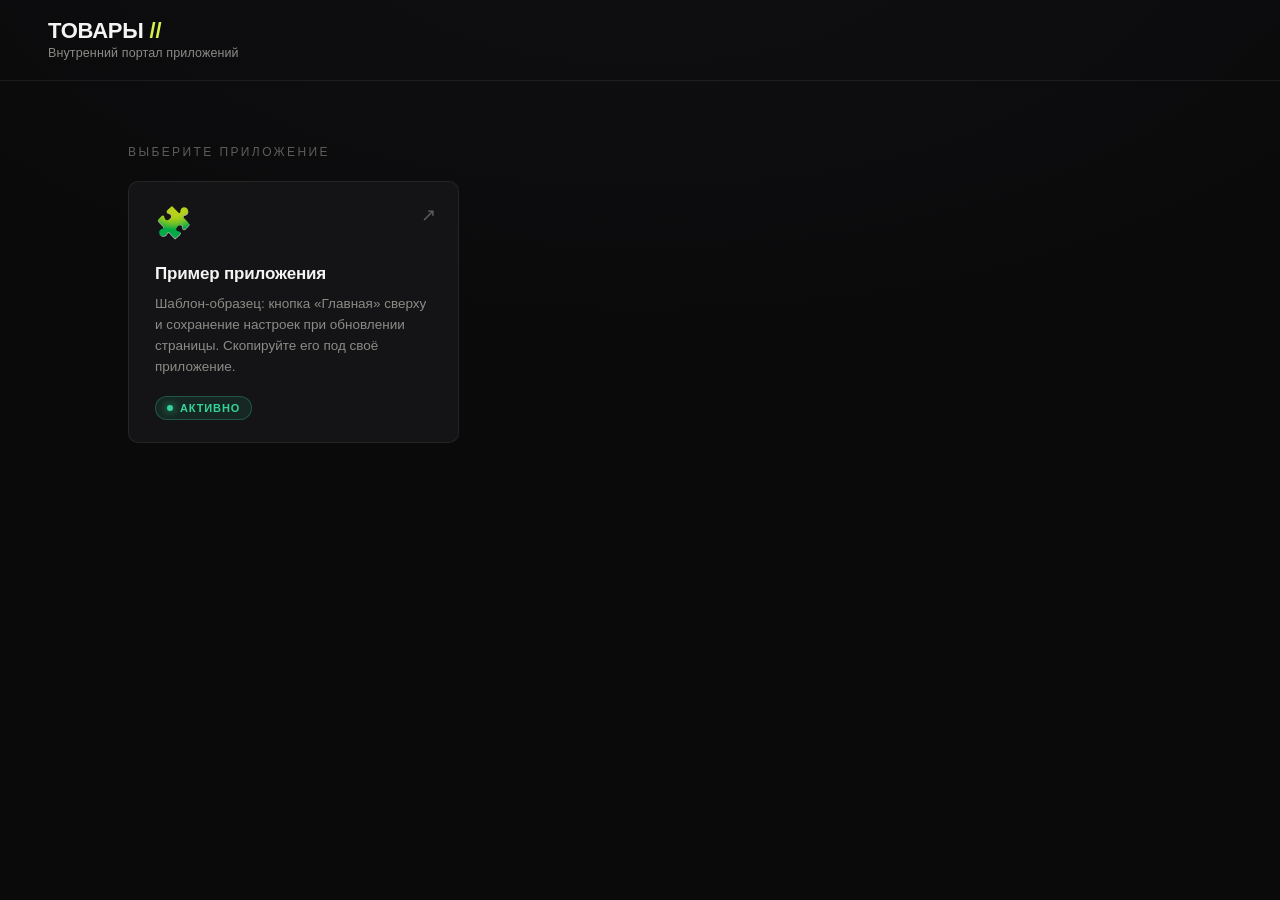
==== tovary-clean/index.html @ 5eb6b462 "Add files via upload" ====
<!DOCTYPE html>
<html lang="ru">
<head>
  <meta charset="UTF-8">
  <meta name="viewport" content="width=device-width, initial-scale=1, viewport-fit=cover">
  <meta name="theme-color" content="#0a0a0b">
  <title>Товары — портал приложений</title>
  <link rel="icon" href="favicon.ico" sizes="any">
  <link rel="icon" type="image/png" href="favicon-32.png" sizes="32x32">
  <link rel="apple-touch-icon" href="apple-touch-icon.png">
  <link rel="stylesheet" href="assets/portal.css">
</head>
<body>

  <header class="topbar">
    <div class="brand">
      <div class="brand__name">ТОВАРЫ<span class="slash">//</span></div>
      <div class="brand__sub">Внутренний портал приложений</div>
    </div>
  </header>

  <main class="wrap">
    <p class="eyebrow">Выберите приложение</p>
    <div class="grid" id="grid"></div>
  </main>

  <script>
    /* =====================================================================
       СПИСОК ПРИЛОЖЕНИЙ
       ---------------------------------------------------------------------
       Чтобы добавить новое приложение — допишите объект в массив APPS.
         icon   — эмодзи или символ
         title  — название
         desc   — короткое описание
         href   — путь к приложению (папка внутри /apps/…)
         status — 'active' (кликабельно) или 'soon' (серым, «Скоро»)
       ===================================================================== */
    const APPS = [
      {
        icon:   '🧩',
        title:  'Пример приложения',
        desc:   'Шаблон-образец: кнопка «Главная» сверху и сохранение настроек при обновлении страницы. Скопируйте его под своё приложение.',
        href:   'apps/example/index.html',
        status: 'active'
      }
    ];

    /* ---- Отрисовка карточек (менять обычно не нужно) -------------------- */
    const grid = document.getElementById('grid');

    const esc = (s) => String(s).replace(/[&<>"]/g, c => (
      { '&':'&amp;', '<':'&lt;', '>':'&gt;', '"':'&quot;' }[c]
    ));

    grid.innerHTML = APPS.map(app => {
      const active = app.status === 'active';
      const tag = active ? 'a' : 'div';
      const hrefAttr = active ? ` href="${esc(app.href)}"` : '';
      const cls = active ? 'card' : 'card card--soon';
      const arrow = active ? '<span class="card__arrow">↗</span>' : '';
      const badge = active
        ? '<span class="badge badge--active"><span class="dot"></span>Активно</span>'
        : '<span class="badge badge--soon">Скоро</span>';

      return `
        <${tag} class="${cls}"${hrefAttr}>
          <div class="card__icon">${esc(app.icon)}</div>
          ${arrow}
          <h2 class="card__title">${esc(app.title)}</h2>
          <p class="card__desc">${esc(app.desc)}</p>
          <div class="card__foot">${badge}</div>
        </${tag}>`;
    }).join('');
  </script>

</body>
</html>
---- tovary-clean/assets/portal.css ----
/* ==========================================================================
   Портал «Товары» — общие стили
   Один файл для главной страницы и всех приложений.
   Цвета и типографику меняйте здесь — изменится везде сразу.
   ========================================================================== */

:root {
  --bg:            #0a0a0b;
  --bg-grad:       #101013;
  --panel:         #141416;
  --panel-hover:   #1a1a1e;
  --border:        rgba(255, 255, 255, 0.07);
  --border-hover:  rgba(255, 255, 255, 0.18);

  --text:          #f4f4f2;
  --text-dim:      #8b8b86;
  --text-faint:    #5c5c58;

  --accent:        #d6f24a;   /* лаймовый акцент — «//» в логотипе */
  --green:         #34d399;
  --green-bg:      rgba(52, 211, 153, 0.10);
  --green-border:  rgba(52, 211, 153, 0.28);

  --radius:        10px;
  --radius-sm:     7px;
  --maxw:          1120px;

  --font: -apple-system, BlinkMacSystemFont, "Segoe UI", Roboto, Helvetica,
          Arial, "Noto Sans", "Liberation Sans", sans-serif;
}

* { box-sizing: border-box; }

html { -webkit-text-size-adjust: 100%; }

body {
  margin: 0;
  min-height: 100vh;
  font-family: var(--font);
  color: var(--text);
  background:
    radial-gradient(1200px 600px at 50% -10%, var(--bg-grad), transparent 70%),
    var(--bg);
  -webkit-font-smoothing: antialiased;
  text-rendering: optimizeLegibility;
}

a { color: inherit; text-decoration: none; }

/* ---------- Шапка ---------------------------------------------------------- */

.topbar {
  display: flex;
  align-items: center;
  justify-content: space-between;
  gap: 16px;
  padding: 20px clamp(16px, 5vw, 48px);
  border-bottom: 1px solid var(--border);
}

.brand { display: flex; flex-direction: column; gap: 4px; min-width: 0; }

.brand__name {
  font-size: clamp(19px, 2.4vw, 22px);
  font-weight: 800;
  letter-spacing: -0.01em;
  text-transform: uppercase;
  line-height: 1;
}
.brand__name .slash { color: var(--accent); margin-left: 6px; }

.brand__sub {
  font-size: 12.5px;
  color: var(--text-dim);
  letter-spacing: 0.01em;
}

/* Кнопка «Главная» — используется в шапке каждого приложения */
.home-btn {
  display: inline-flex;
  align-items: center;
  gap: 8px;
  padding: 9px 15px;
  font-size: 13.5px;
  font-weight: 600;
  color: var(--text);
  background: var(--panel);
  border: 1px solid var(--border);
  border-radius: 999px;
  transition: border-color .18s ease, background .18s ease, transform .18s ease;
  white-space: nowrap;
}
.home-btn:hover  { border-color: var(--border-hover); background: var(--panel-hover); }
.home-btn:active { transform: translateY(1px); }
.home-btn__arrow { font-size: 15px; line-height: 1; }

/* ---------- Основной контейнер -------------------------------------------- */

.wrap {
  max-width: var(--maxw);
  margin: 0 auto;
  padding: clamp(28px, 6vw, 64px) clamp(16px, 5vw, 48px) 80px;
}

.eyebrow {
  font-size: 12px;
  letter-spacing: 0.2em;
  text-transform: uppercase;
  color: var(--text-faint);
  margin: 0 0 22px;
}

/* ---------- Сетка приложений ---------------------------------------------- */

.grid {
  display: grid;
  grid-template-columns: repeat(auto-fill, minmax(288px, 1fr));
  gap: 16px;
}

.card {
  position: relative;
  display: flex;
  flex-direction: column;
  min-height: 236px;
  padding: 26px 26px 22px;
  background: var(--panel);
  border: 1px solid var(--border);
  border-radius: var(--radius);
  transition: border-color .2s ease, background .2s ease, transform .2s ease;
}

/* Активная карточка кликабельна */
a.card:hover {
  border-color: var(--border-hover);
  background: var(--panel-hover);
  transform: translateY(-2px);
}
a.card:hover .card__arrow { color: var(--text); transform: translate(2px, -2px); }
a.card:focus-visible {
  outline: 2px solid var(--accent);
  outline-offset: 2px;
}

/* Карточка «скоро» — приглушена, некликабельна */
.card--soon { opacity: 0.5; }

.card__icon { font-size: 30px; line-height: 1; }

.card__arrow {
  position: absolute;
  top: 22px; right: 22px;
  font-size: 18px;
  color: var(--text-faint);
  transition: color .2s ease, transform .2s ease;
}

.card__title {
  margin: 26px 0 0;
  font-size: 17px;
  font-weight: 700;
  letter-spacing: -0.01em;
}

.card__desc {
  margin: 10px 0 0;
  font-size: 13.5px;
  line-height: 1.55;
  color: var(--text-dim);
}

.card__foot { margin-top: auto; padding-top: 18px; }

/* Статус-бейджи */
.badge {
  display: inline-flex;
  align-items: center;
  gap: 7px;
  padding: 5px 11px;
  font-size: 11px;
  font-weight: 700;
  letter-spacing: 0.08em;
  text-transform: uppercase;
  border-radius: 999px;
}
.badge--active {
  color: var(--green);
  background: var(--green-bg);
  border: 1px solid var(--green-border);
}
.badge--active .dot {
  width: 6px; height: 6px; border-radius: 50%;
  background: var(--green);
  box-shadow: 0 0 8px var(--green);
}
.badge--soon {
  color: var(--text-faint);
  background: rgba(255, 255, 255, 0.04);
  border: 1px solid var(--border);
}

/* ---------- Служебное ------------------------------------------------------ */

@media (prefers-reduced-motion: reduce) {
  * { transition: none !important; }
}
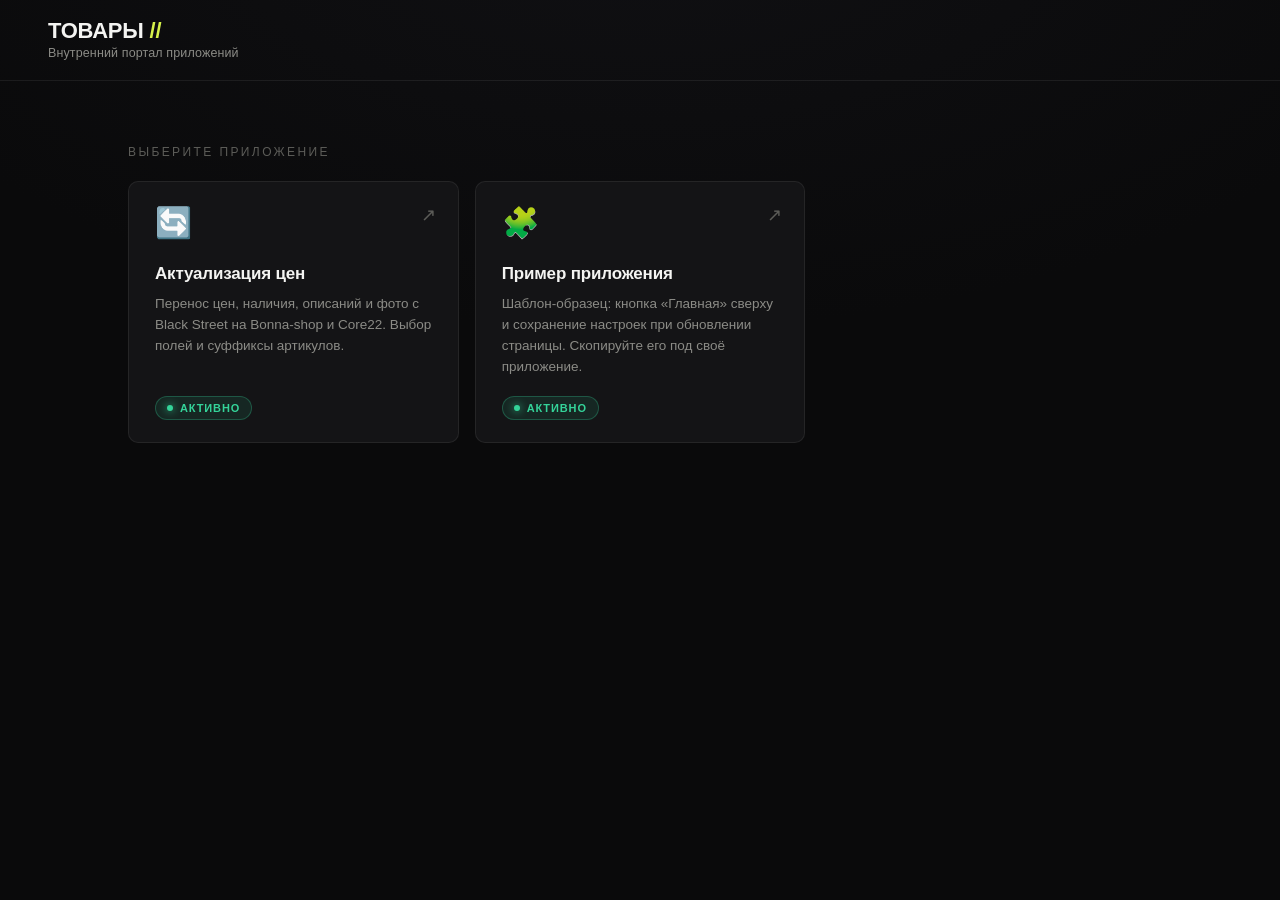
==== commit 0c921c5b: "Add files via upload" ====
--- a/tovary-clean/index.html
+++ b/tovary-clean/index.html
@@ -37,6 +37,13 @@
        ===================================================================== */
     const APPS = [
       {
+        icon:   '🔄',
+        title:  'Актуализация цен',
+        desc:   'Перенос цен, наличия, описаний и фото с Black Street на Bonna-shop и Core22. Выбор полей и суффиксы артикулов.',
+        href:   'apps/price-sync/index.html',
+        status: 'active'
+      },
+      {
         icon:   '🧩',
         title:  'Пример приложения',
         desc:   'Шаблон-образец: кнопка «Главная» сверху и сохранение настроек при обновлении страницы. Скопируйте его под своё приложение.',
